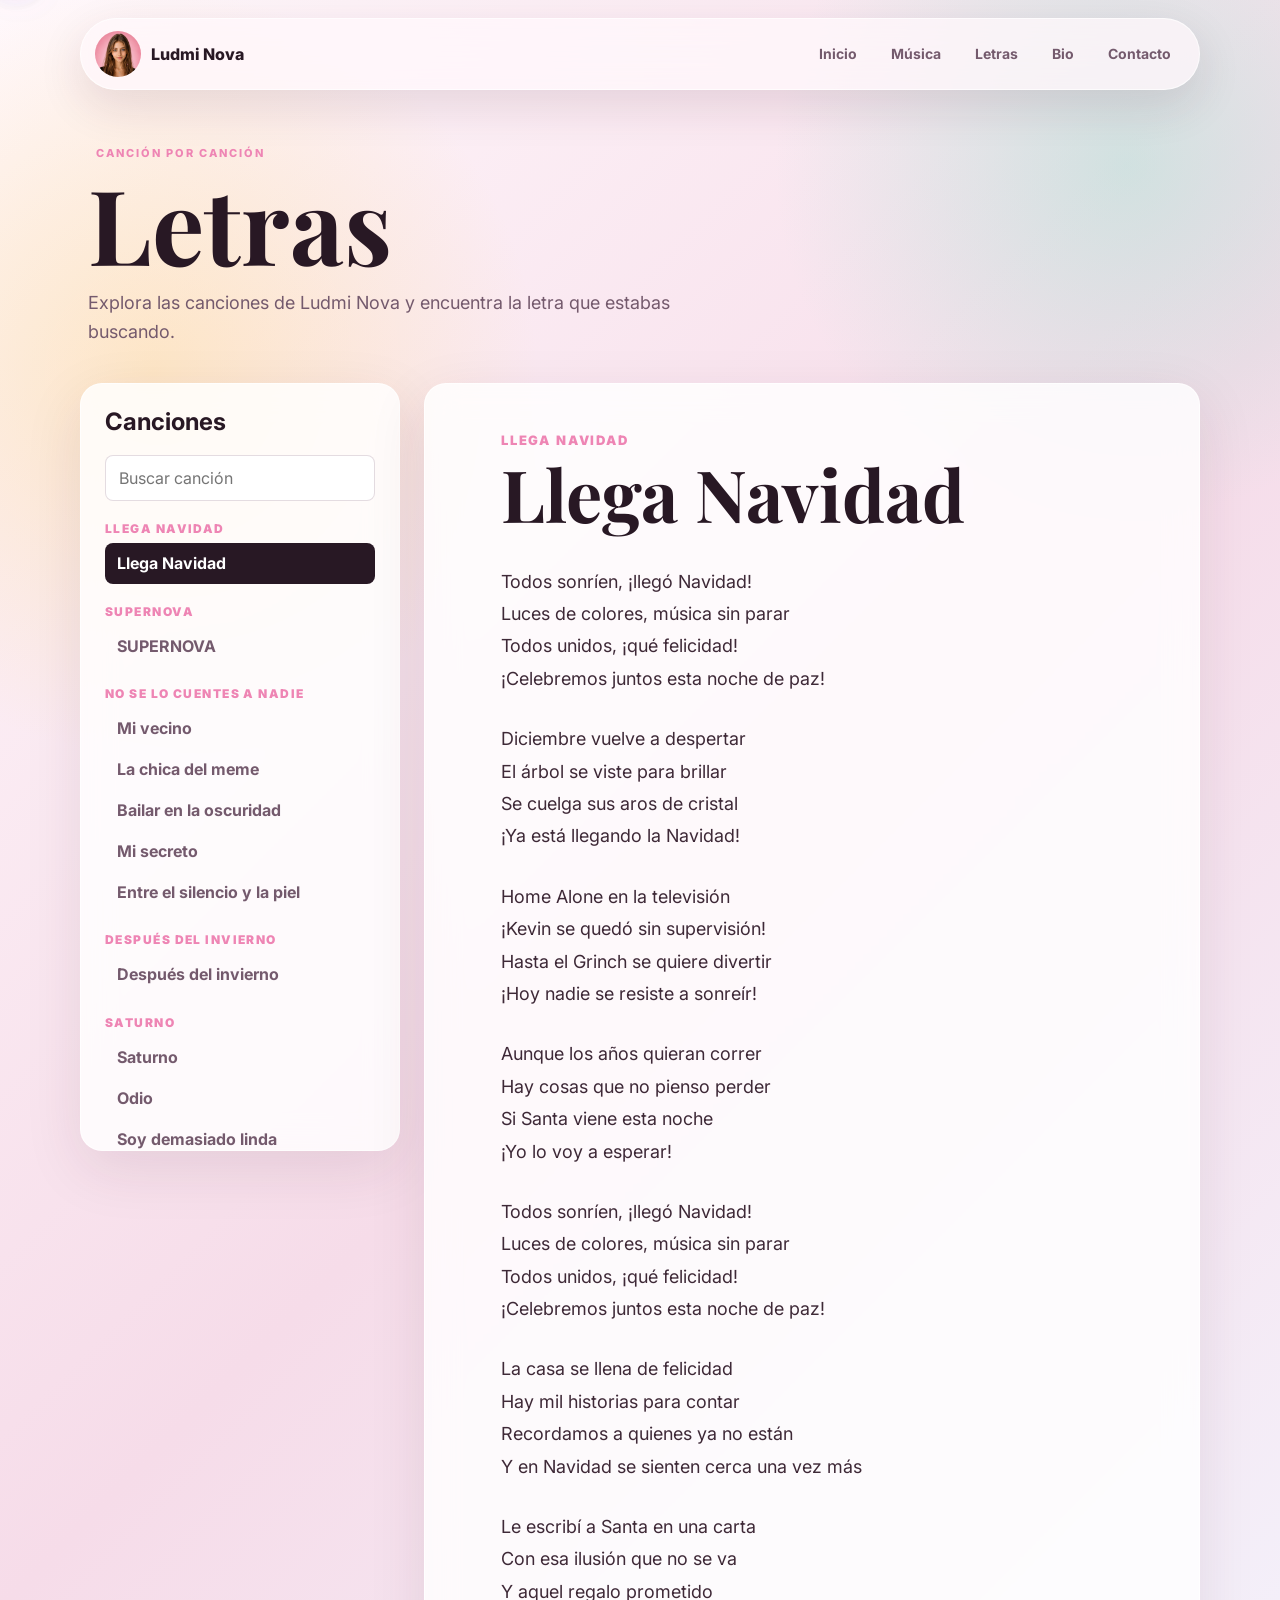
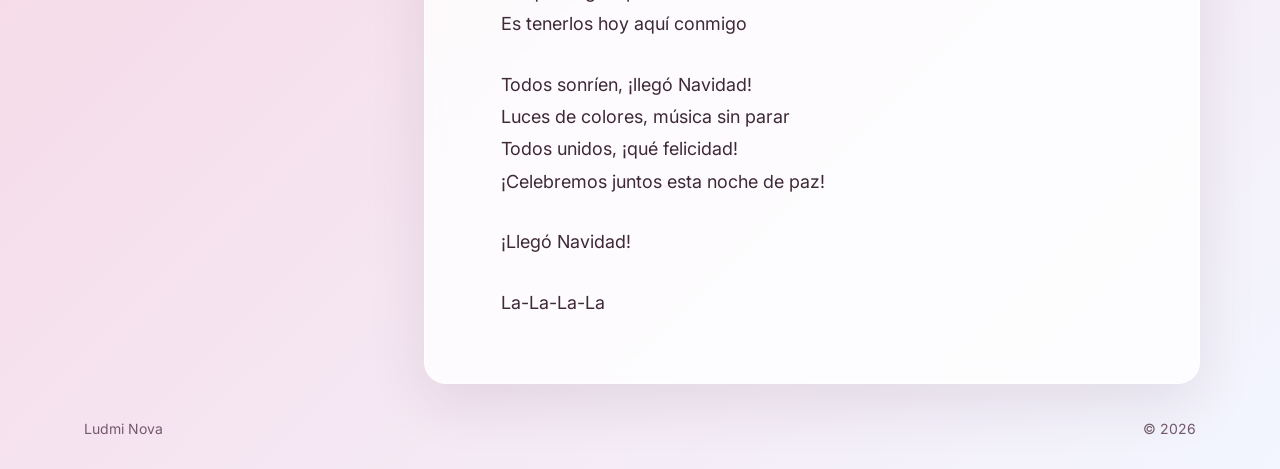
==== letras.html @ 4cc132ee "update all releases and lyrics" ====
<!DOCTYPE html>
<html lang="es">
<head>
  <meta charset="UTF-8">
  <meta name="viewport" content="width=device-width, initial-scale=1.0">
  <meta name="description" content="Letras de las canciones de Ludmi Nova.">
  <meta property="og:title" content="Letras | Ludmi Nova">
  <meta property="og:description" content="Encuentra las letras de todas las canciones de Ludmi Nova.">
  <meta property="og:image" content="ludmila.png">
  <meta property="og:type" content="website">
  <title>Letras | Ludmi Nova</title>
  <link rel="preconnect" href="https://fonts.googleapis.com">
  <link rel="preconnect" href="https://fonts.gstatic.com" crossorigin>
  <link href="https://fonts.googleapis.com/css2?family=Inter:wght@400;500;600;700;800&family=Playfair+Display:wght@700;800&display=swap" rel="stylesheet">
  <link rel="icon" href="favicon.png" type="image/png">
  <link rel="stylesheet" href="styles.css?v=20261123-2">
</head>
<body class="lyrics-page">
  <div class="floating-layer" aria-hidden="true"></div>

  <header class="site-header">
    <a class="brand" href="index.html#inicio" aria-label="Ir al inicio">
      <span class="brand-mark">
        <img src="profile.png" alt="">
      </span>
      <span class="brand-name">Ludmi Nova</span>
    </a>

    <nav class="site-nav" aria-label="Navegación principal">
      <a href="index.html#inicio">Inicio</a>
      <a href="index.html#musica">Música</a>
      <a href="letras.html" aria-current="page">Letras</a>
      <a class="nav-secondary" href="index.html#bio">Bio</a>
      <a class="nav-secondary" href="index.html#contacto">Contacto</a>
    </nav>
  </header>

  <main>
    <section class="lyrics-intro" aria-labelledby="lyrics-title">
      <p class="eyebrow">Canción por canción</p>
      <h1 id="lyrics-title">Letras</h1>
      <p>Explora las canciones de Ludmi Nova y encuentra la letra que estabas buscando.</p>
    </section>

    <section class="lyrics-browser" aria-label="Letras de canciones">
      <aside class="lyrics-directory" aria-label="Listado de canciones">
        <h2>Canciones</h2>
        <label class="sr-only" for="lyrics-search">Buscar una canción</label>
        <input class="lyrics-search" id="lyrics-search" type="search" placeholder="Buscar canción" autocomplete="off">
        <label class="sr-only" for="song-picker">Elegir una canción</label>
        <select class="song-picker" id="song-picker" aria-label="Elegir una canción"></select>
        <div class="song-list" id="song-list"></div>
      </aside>

      <article class="lyric-view" id="letra" aria-live="polite">
        <p class="lyrics-loading">Cargando letras…</p>
      </article>
    </section>
  </main>

  <footer class="site-footer">
    <span>Ludmi Nova</span>
    <span>&copy; <span id="year"></span></span>
  </footer>

  <script src="lyrics-data.js?v=20261123-1"></script>
  <script src="script.js?v=20261123-2"></script>
  <script src="lyrics.js?v=20261123-1"></script>
</body>
</html>
---- styles.css ----
:root {
  --ink: #281824;
  --muted: #745a6d;
  --rose: #f6dce9;
  --rose-strong: #ee85b4;
  --violet: #7c4ed8;
  --mint: #8ce0ca;
  --sun: #ffd36e;
  --paper: #fff8fb;
  --line: rgba(88, 40, 72, 0.16);
  --shadow: 0 24px 80px rgba(70, 25, 52, 0.2);
}

* {
  box-sizing: border-box;
}

.sr-only {
  position: absolute;
  width: 1px;
  height: 1px;
  padding: 0;
  margin: -1px;
  overflow: hidden;
  clip: rect(0, 0, 0, 0);
  white-space: nowrap;
  border: 0;
}

html {
  scroll-behavior: smooth;
}

body {
  margin: 0;
  min-height: 100vh;
  background:
    radial-gradient(circle at 12% 18%, rgba(255, 211, 110, 0.35), transparent 24rem),
    radial-gradient(circle at 88% 8%, rgba(140, 224, 202, 0.36), transparent 22rem),
    linear-gradient(135deg, #fff8fb 0%, #f6dce9 48%, #f3f6ff 100%);
  color: var(--ink);
  font-family: Inter, system-ui, -apple-system, BlinkMacSystemFont, "Segoe UI", sans-serif;
}

a {
  color: inherit;
  text-decoration: none;
}

.site-header {
  position: fixed;
  z-index: 20;
  top: 18px;
  left: 50%;
  display: flex;
  width: min(1120px, calc(100% - 32px));
  align-items: center;
  justify-content: space-between;
  gap: 18px;
  padding: 12px 14px;
  border: 1px solid rgba(255, 255, 255, 0.68);
  border-radius: 999px;
  background: rgba(255, 248, 251, 0.76);
  box-shadow: 0 16px 46px rgba(70, 25, 52, 0.12);
  backdrop-filter: blur(18px);
  transform: translateX(-50%);
}

.brand,
.site-nav,
.site-footer {
  display: flex;
  align-items: center;
}

.brand {
  gap: 10px;
  font-weight: 800;
}

.brand-mark {
  display: grid;
  width: 46px;
  height: 46px;
  place-items: center;
  border-radius: 50%;
  background: var(--ink);
  overflow: hidden;
}

.brand-mark img {
  display: block;
  width: 100%;
  height: 100%;
  object-fit: cover;
}

.site-nav {
  gap: 6px;
}

.site-nav a {
  min-height: 38px;
  padding: 10px 14px;
  border-radius: 999px;
  color: var(--muted);
  font-size: 14px;
  font-weight: 700;
}

.site-nav a:hover,
.site-nav a:focus-visible {
  background: rgba(238, 133, 180, 0.14);
  color: var(--ink);
  outline: none;
}

main {
  width: min(1120px, calc(100% - 32px));
  margin: 0 auto;
  padding: 108px 0 36px;
}

main > section {
  scroll-margin-top: 108px;
}

.hero {
  position: relative;
  display: grid;
  min-height: 690px;
  overflow: hidden;
  border: 1px solid rgba(255, 255, 255, 0.72);
  border-radius: 32px;
  background: #38202f;
  box-shadow: var(--shadow);
  isolation: isolate;
}

.hero-media {
  position: absolute;
  inset: 0;
  background-image:
    linear-gradient(90deg, rgba(40, 24, 36, 0.82) 0%, rgba(40, 24, 36, 0.58) 36%, rgba(40, 24, 36, 0.05) 68%),
    linear-gradient(0deg, rgba(40, 24, 36, 0.72), rgba(40, 24, 36, 0.04) 44%),
    url("ludmila.png");
  background-position: center, center, 54% center;
  background-size: cover;
  transform: scale(1.01);
  z-index: -2;
}

.hero::before {
  content: "";
  position: absolute;
  inset: 22px;
  border: 1px solid rgba(255, 255, 255, 0.38);
  border-radius: 24px;
  pointer-events: none;
}

.hero-copy {
  align-self: end;
  width: min(620px, 100%);
  padding: 0 52px 58px;
  color: white;
}

.eyebrow {
  margin: 0 0 16px;
  padding-left: 8px;
  color: var(--rose-strong);
  font-size: 11px;
  font-weight: 800;
  letter-spacing: 0.18em;
  text-transform: uppercase;
}

.hero .eyebrow {
  color: #ffd9e9;
  text-shadow: 0 2px 14px rgba(0, 0, 0, 0.35);
}

h1,
h2,
h3,
p {
  margin-top: 0;
}

h1,
h2 {
  font-family: "Playfair Display", Georgia, serif;
  line-height: 0.94;
}

h2 {
  margin-bottom: 0;
  font-size: clamp(42px, 8vw, 78px);
}

h3 {
  margin-bottom: 12px;
  font-size: clamp(28px, 5vw, 48px);
  line-height: 1;
}

.hero-text {
  max-width: 520px;
  padding-left: 8px;
  margin-bottom: 30px;
  color: rgba(255, 255, 255, 0.88);
  font-size: clamp(16px, 1.5vw, 20px);
  line-height: 1.55;
}

.platform-links {
  display: grid;
  grid-template-columns: repeat(3, minmax(0, 150px));
  gap: 10px;
  width: fit-content;
  max-width: 100%;
  margin: 0 0 18px;
}

.platform-link {
  display: flex;
  width: 100%;
  min-width: 0;
  min-height: 48px;
  align-items: center;
  justify-content: flex-start;
  gap: 9px;
  padding: 8px 12px;
  border: 1px solid rgba(255, 255, 255, 0.48);
  border-radius: 999px;
  background: rgba(24, 15, 22, 0.54);
  color: white;
  font-size: 13px;
  font-weight: 800;
  text-align: left;
  backdrop-filter: blur(12px);
  transition: transform 180ms ease, background 180ms ease;
}

.platform-link:hover,
.platform-link:focus-visible {
  transform: translateY(-2px);
  background: rgba(24, 15, 22, 0.72);
  outline: none;
}

.platform-mark {
  display: grid;
  flex: 0 0 auto;
  width: 30px;
  height: 30px;
  place-items: center;
  border-radius: 50%;
  overflow: hidden;
}

.platform-mark img {
  display: block;
  width: 100%;
  height: 100%;
  object-fit: cover;
}

.platform-link > span:last-child {
  flex: 1;
  min-width: 0;
  text-align: center;
}

.hero-logo {
  display: block;
  width: min(520px, 60%);
  height: auto;
  margin: 0 0 16px -14px;
  filter: drop-shadow(0 18px 32px rgba(0, 0, 0, 0.34));
  transform: scale(1.28);
  transform-origin: left center;
}

.button {
  display: inline-flex;
  min-height: 48px;
  align-items: center;
  justify-content: center;
  border: 1px solid transparent;
  border-radius: 999px;
  padding: 13px 20px;
  font-weight: 800;
  transition: transform 180ms ease, box-shadow 180ms ease, background 180ms ease;
}

.button:hover,
.button:focus-visible,
.social-link:hover,
.social-link:focus-visible {
  transform: translateY(-2px);
  outline: none;
}

.button.primary {
  background: white;
  color: var(--ink);
  box-shadow: 0 16px 34px rgba(0, 0, 0, 0.18);
}

.button.secondary {
  border-color: rgba(255, 255, 255, 0.58);
  background: rgba(255, 255, 255, 0.14);
  color: white;
  backdrop-filter: blur(14px);
}

.button.compact {
  min-width: 180px;
  color: var(--ink);
  border-color: var(--line);
  background: #ffffff;
}

.section,
.bio-section,
.music-section,
.contact-section {
  margin-top: 24px;
  padding: 44px;
  border: 1px solid rgba(255, 255, 255, 0.72);
  border-radius: 28px;
  background: rgba(255, 248, 251, 0.72);
  box-shadow: 0 18px 58px rgba(70, 25, 52, 0.1);
  backdrop-filter: blur(16px);
}

.section-heading {
  display: flex;
  align-items: end;
  justify-content: space-between;
  gap: 24px;
  margin-bottom: 26px;
}

.social-grid {
  display: grid;
  grid-template-columns: repeat(auto-fit, minmax(260px, 1fr));
  gap: 16px;
}

.social-link {
  display: flex;
  min-height: 154px;
  align-items: center;
  justify-content: flex-start;
  gap: 18px;
  overflow: hidden;
  border: 1px solid var(--line);
  border-radius: 18px;
  padding: 22px;
  background: white;
  box-shadow: 0 12px 34px rgba(70, 25, 52, 0.08);
  transition: transform 180ms ease, box-shadow 180ms ease;
}

.social-link:hover,
.social-link:focus-visible {
  box-shadow: 0 20px 44px rgba(70, 25, 52, 0.16);
}

.social-icon {
  display: grid;
  flex: 0 0 auto;
  width: 58px;
  height: 58px;
  place-items: center;
  border-radius: 50%;
  overflow: hidden;
  background: var(--ink);
  box-shadow: inset 0 0 0 1px rgba(255, 255, 255, 0.72);
}

.social-icon img {
  display: block;
  width: 100%;
  height: 100%;
  object-fit: cover;
}

.social-link strong,
.social-link small {
  display: block;
}

.social-link strong {
  margin-bottom: 7px;
  font-size: 24px;
}

.social-link small,
.bio-copy p,
.bio-facts dd,
.release-panel p,
.contact-copy p {
  color: var(--muted);
  line-height: 1.6;
}

.bio-section {
  background:
    linear-gradient(135deg, rgba(140, 224, 202, 0.2), transparent 44%),
    rgba(255, 248, 251, 0.76);
}

.bio-content {
  display: grid;
  grid-template-columns: minmax(0, 1.3fr) minmax(280px, 0.7fr);
  gap: 24px;
  align-items: start;
}

.bio-copy {
  max-width: 680px;
}

.bio-copy p {
  margin-bottom: 16px;
  font-size: clamp(17px, 2vw, 21px);
}

.bio-copy p:last-child {
  margin-bottom: 0;
}

.bio-facts {
  display: grid;
  gap: 12px;
  margin: 0;
}

.bio-facts div {
  padding: 18px;
  border: 1px solid var(--line);
  border-radius: 18px;
  background: rgba(255, 255, 255, 0.78);
}

.bio-facts dt {
  margin-bottom: 6px;
  color: var(--rose-strong);
  font-size: 11px;
  font-weight: 900;
  letter-spacing: 0.14em;
  text-transform: uppercase;
}

.bio-facts dd {
  margin: 0;
  color: var(--ink);
  font-size: 18px;
  font-weight: 800;
}

.release-grid {
  display: grid;
  grid-template-columns: repeat(2, minmax(0, 1fr));
  gap: 18px;
}

.release-card {
  display: grid;
  grid-template-columns: minmax(150px, 42%) 1fr;
  padding: 12px;
  overflow: hidden;
  border: 1px solid var(--line);
  border-radius: 18px;
  background: white;
  box-shadow: 0 12px 34px rgba(70, 25, 52, 0.08);
}

.release-card.new-release {
  border: 3px solid var(--rose-strong);
}

.release-card.new-release .release-label {
  color: var(--rose-strong);
}

.release-card > img {
  width: 100%;
  height: auto;
  aspect-ratio: 1;
  border-radius: 8px;
  object-fit: cover;
  cursor: zoom-in;
  transition: transform 180ms ease, box-shadow 180ms ease;
}

.release-card > img:hover,
.release-card > img:focus-visible {
  transform: scale(1.015);
  box-shadow: 0 10px 28px rgba(70, 25, 52, 0.18);
  outline: 3px solid rgba(238, 133, 180, 0.72);
  outline-offset: 3px;
}

.cover-dialog {
  max-width: none;
  max-height: none;
  margin: auto;
  padding: 0;
  overflow: visible;
  border: 0;
  background: transparent;
}

.cover-dialog::backdrop {
  background: rgba(24, 15, 22, 0.9);
  backdrop-filter: blur(8px);
}

.cover-dialog-image {
  display: block;
  width: auto;
  max-width: min(92vw, 1200px);
  height: auto;
  max-height: 88svh;
  border-radius: 8px;
  object-fit: contain;
  box-shadow: 0 28px 90px rgba(0, 0, 0, 0.48);
}

.cover-dialog-close {
  position: absolute;
  z-index: 1;
  top: 10px;
  right: 10px;
  display: grid;
  width: 44px;
  height: 44px;
  place-items: center;
  border: 1px solid rgba(255, 255, 255, 0.5);
  border-radius: 50%;
  background: rgba(24, 15, 22, 0.72);
  color: white;
  font: 400 30px/1 Inter, system-ui, sans-serif;
  cursor: pointer;
  backdrop-filter: blur(10px);
}

.cover-dialog-close:hover,
.cover-dialog-close:focus-visible {
  background: var(--rose-strong);
  outline: 3px solid rgba(255, 255, 255, 0.72);
  outline-offset: 2px;
}

.release-card-copy {
  display: flex;
  min-width: 0;
  flex-direction: column;
  justify-content: center;
  align-items: flex-start;
  padding: 22px;
}

.release-card h3 {
  margin-bottom: 20px;
  font-size: clamp(24px, 2.7vw, 38px);
}

.release-link {
  display: inline-flex;
  min-height: 42px;
  align-items: center;
  justify-content: center;
  gap: 8px;
  border-radius: 999px;
  padding: 10px 15px;
  background: var(--ink);
  color: white;
  font-size: 13px;
  font-weight: 800;
  transition: transform 180ms ease, background 180ms ease;
}

.release-link-icon {
  width: 18px;
  height: 18px;
  flex: 0 0 18px;
  border-radius: 50%;
  object-fit: cover;
}

.release-link:hover,
.release-link:focus-visible {
  transform: translateY(-2px);
  background: #4a2b42;
  outline: none;
}

.release-link.disabled {
  opacity: 0.55;
  pointer-events: none;
}

.release-label {
  margin-bottom: 12px;
  color: var(--violet);
  font-weight: 900;
  letter-spacing: 0.12em;
  text-transform: uppercase;
}

.contact-section {
  display: flex;
  align-items: center;
  justify-content: space-between;
  gap: 28px;
  background: var(--ink);
  color: white;
}

.contact-copy {
  max-width: 680px;
}

.contact-copy p {
  margin-bottom: 0;
  color: rgba(255, 255, 255, 0.72);
}

.site-footer {
  width: min(1120px, calc(100% - 32px));
  justify-content: space-between;
  margin: 0 auto;
  padding: 0 4px 32px;
  color: var(--muted);
  font-size: 14px;
}

.lyrics-page main {
  padding-top: 128px;
}

.lyrics-intro {
  max-width: 760px;
  margin-bottom: 36px;
  padding: 18px 8px 0;
}

.lyrics-intro h1 {
  margin: 0 0 18px;
  font-size: clamp(54px, 10vw, 104px);
  line-height: 0.9;
}

.lyrics-intro > p:last-child {
  max-width: 650px;
  margin-bottom: 0;
  color: var(--muted);
  font-size: 18px;
  line-height: 1.65;
}

.lyrics-browser {
  display: grid;
  grid-template-columns: minmax(250px, 320px) minmax(0, 1fr);
  gap: 24px;
  align-items: start;
}

.lyrics-directory,
.lyric-view {
  border: 1px solid rgba(255, 255, 255, 0.72);
  border-radius: 22px;
  background: rgba(255, 255, 255, 0.82);
  box-shadow: 0 18px 58px rgba(70, 25, 52, 0.1);
  backdrop-filter: blur(16px);
}

.lyrics-directory {
  position: sticky;
  top: 110px;
  max-height: calc(100vh - 132px);
  overflow: auto;
  padding: 24px;
}

.lyrics-directory h2 {
  margin: 0 0 18px;
  font-family: Inter, system-ui, sans-serif;
  font-size: 24px;
  line-height: 1.2;
}

.lyrics-search,
.song-picker {
  width: 100%;
  min-height: 46px;
  border: 1px solid var(--line);
  border-radius: 8px;
  background: white;
  color: var(--ink);
  font: inherit;
}

.lyrics-search {
  margin-bottom: 22px;
  padding: 10px 13px;
}

.lyrics-search:focus,
.song-picker:focus {
  border-color: var(--rose-strong);
  outline: 3px solid rgba(238, 133, 180, 0.2);
}

.song-picker {
  display: none;
  padding: 10px 38px 10px 12px;
}

.song-group + .song-group {
  margin-top: 22px;
}

.song-group-title {
  margin: 0 0 8px;
  color: var(--rose-strong);
  font-size: 12px;
  font-weight: 900;
  letter-spacing: 0.12em;
  text-transform: uppercase;
}

.song-button {
  display: block;
  width: 100%;
  border: 0;
  border-radius: 8px;
  padding: 10px 12px;
  background: transparent;
  color: var(--muted);
  font: inherit;
  font-weight: 700;
  line-height: 1.3;
  text-align: left;
  cursor: pointer;
}

.song-button:hover,
.song-button:focus-visible {
  background: rgba(238, 133, 180, 0.12);
  color: var(--ink);
  outline: none;
}

.song-button.active {
  background: var(--ink);
  color: white;
}

.song-empty {
  color: var(--muted);
  line-height: 1.5;
}

.lyric-view {
  min-height: 560px;
  padding: 48px clamp(24px, 7vw, 76px) 64px;
}

.lyric-album {
  margin-bottom: 12px;
  color: var(--rose-strong);
  font-size: 13px;
  font-weight: 900;
  letter-spacing: 0.14em;
  text-transform: uppercase;
}

.lyric-view h2 {
  margin-bottom: 38px;
  font-size: clamp(42px, 7vw, 72px);
  overflow-wrap: anywhere;
}

.lyric-body {
  max-width: 660px;
}

.lyric-body p {
  margin-bottom: 28px;
  color: #3e2937;
  font-size: 18px;
  line-height: 1.8;
  white-space: pre-line;
}

.lyric-body p:last-child {
  margin-bottom: 0;
}

.lyrics-loading,
.lyrics-error {
  color: var(--muted);
  font-size: 18px;
  line-height: 1.6;
}

.float-item {
  position: fixed;
  z-index: 2;
  top: -48px;
  color: rgba(238, 133, 180, 0.58);
  filter: drop-shadow(0 8px 18px rgba(124, 78, 216, 0.18));
  pointer-events: none;
  animation: drift var(--duration) linear var(--delay) infinite;
}

.float-item.saturn {
  color: rgba(124, 78, 216, 0.48);
}

.float-item svg {
  display: block;
  width: var(--size);
  height: var(--size);
}

@keyframes drift {
  0% {
    transform: translate3d(var(--x), -60px, 0) rotate(0deg);
    opacity: 0;
  }
  10%,
  80% {
    opacity: 1;
  }
  100% {
    transform: translate3d(calc(var(--x) + var(--sway)), calc(100vh + 80px), 0) rotate(220deg);
    opacity: 0;
  }
}

@media (max-width: 820px) {
  .site-header {
    top: 10px;
    width: calc(100% - 20px);
  }

  .brand-name {
    display: none;
  }

  .site-nav a {
    padding-inline: 10px;
    font-size: 13px;
  }

  main {
    width: calc(100% - 20px);
    padding-top: 82px;
  }

  .hero {
    height: calc(100svh - 92px);
    min-height: 560px;
    max-height: 720px;
    border-radius: 24px;
  }

  .hero-media {
    background-image: url("ludmila.png");
    background-position: 42% center;
    background-size: cover;
  }

  .hero-copy {
    align-self: stretch;
    display: flex;
    width: 100%;
    flex-direction: column;
    justify-content: flex-end;
    padding: 0 24px 34px;
  }

  .hero .eyebrow,
  .hero-text {
    display: none;
  }

  .platform-links {
    order: 2;
    grid-template-columns: repeat(3, minmax(0, 1fr));
    width: 100%;
    gap: 6px;
    margin-bottom: 0;
  }

  .platform-link {
    min-height: 44px;
    gap: 5px;
    padding: 6px 7px;
    font-size: 10px;
  }

  .platform-mark {
    width: 25px;
    height: 25px;
    font-size: 11px;
  }

  .hero-logo {
    width: min(132px, 44%);
    margin: 0 0 16px;
    transform: none;
    transform-origin: left center;
  }

  /*.hero .eyebrow,
  .hero-text {
    display: none;
  }*/

  .section,
  .bio-section,
  .music-section,
  .contact-section {
    padding: 28px 20px;
    border-radius: 22px;
  }

  .section-heading,
  .bio-content,
  .contact-section {
    display: block;
  }

  .bio-copy {
    margin-bottom: 22px;
  }

  .social-grid {
    grid-template-columns: 1fr;
  }

  .social-link {
    min-height: 132px;
  }

  .contact-section .button {
    width: 100%;
    margin-top: 22px;
  }

  .release-grid {
    grid-template-columns: 1fr;
  }

  .release-card {
    grid-template-columns: 128px minmax(0, 1fr);
  }

  .release-card-copy {
    padding: 16px;
  }

  .release-card h3 {
    margin-bottom: 14px;
    font-size: 24px;
  }

  .release-link {
    min-height: 38px;
    padding: 8px 12px;
    font-size: 12px;
  }

  .lyrics-page main {
    padding-top: 92px;
  }

  .lyrics-intro {
    margin-bottom: 24px;
    padding-inline: 4px;
  }

  .lyrics-intro h1 {
    font-size: 58px;
  }

  .lyrics-intro > p:last-child {
    font-size: 16px;
  }

  .lyrics-browser {
    grid-template-columns: 1fr;
    gap: 16px;
  }

  .lyrics-directory {
    position: static;
    max-height: none;
    padding: 18px;
  }

  .lyrics-directory h2 {
    margin-bottom: 12px;
    font-size: 20px;
  }

  .lyrics-search,
  .song-list {
    display: none;
  }

  .song-picker {
    display: block;
  }

  .lyric-view {
    min-height: 0;
    padding: 34px 22px 44px;
  }

  .lyric-view h2 {
    margin-bottom: 28px;
    font-size: 42px;
  }

  .lyric-body p {
    margin-bottom: 24px;
    font-size: 17px;
    line-height: 1.75;
  }
}

@media (max-width: 420px) {
  .site-header {
    gap: 6px;
    padding: 8px 10px;
  }

  .brand {
    flex: 0 0 auto;
  }

  .brand-mark {
    width: 40px;
    height: 40px;
  }

  .site-nav {
    flex: 1;
    justify-content: flex-end;
    gap: 0;
  }

  .site-nav a {
    min-height: 34px;
    padding: 8px 5px;
    font-size: 10px;
  }

  main {
    padding-top: 70px;
  }

  .hero {
    height: calc(100svh - 80px);
  }

  main > section {
    scroll-margin-top: 82px;
  }

  .lyrics-page main {
    padding-top: 82px;
  }

  .lyrics-intro h1 {
    font-size: 50px;
  }

  .lyric-view h2 {
    font-size: 36px;
  }
}

@media (prefers-reduced-motion: reduce) {
  *,
  *::before,
  *::after {
    scroll-behavior: auto !important;
  }

  .float-item {
    display: none;
  }
}
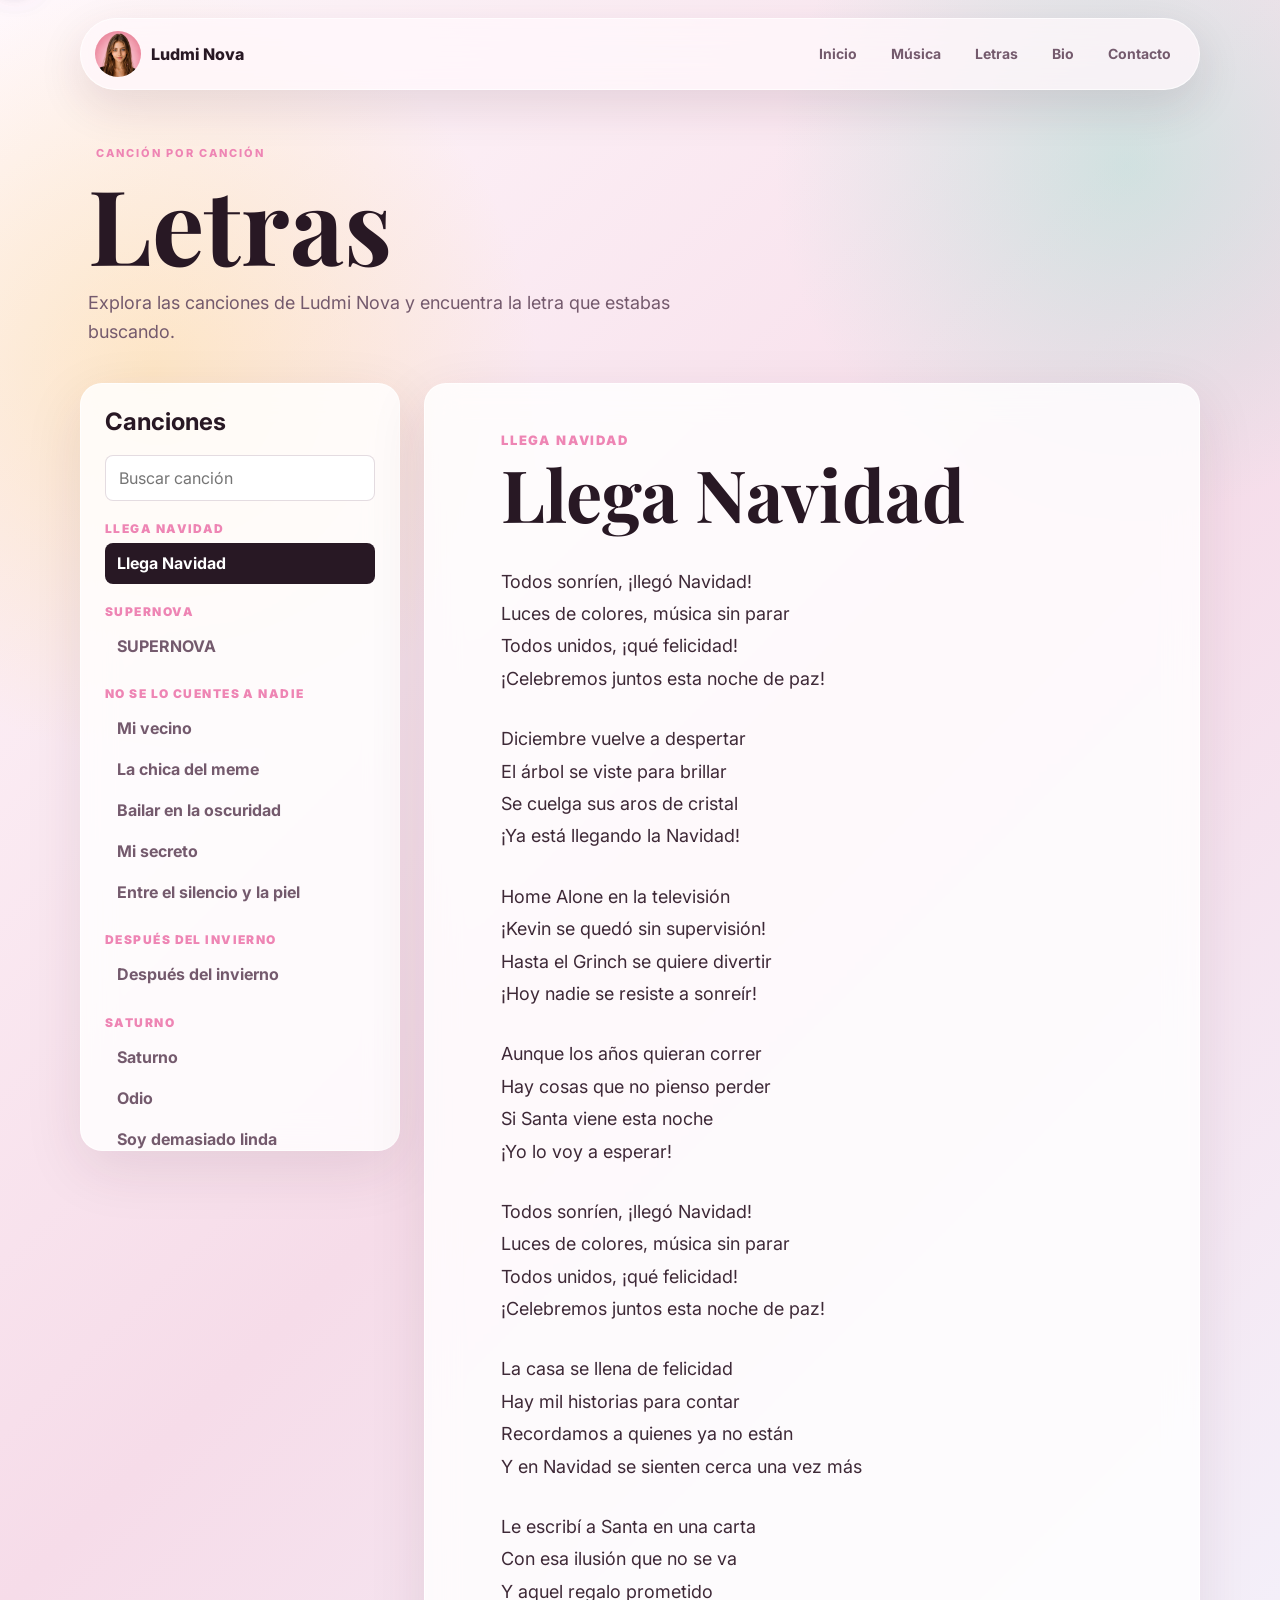
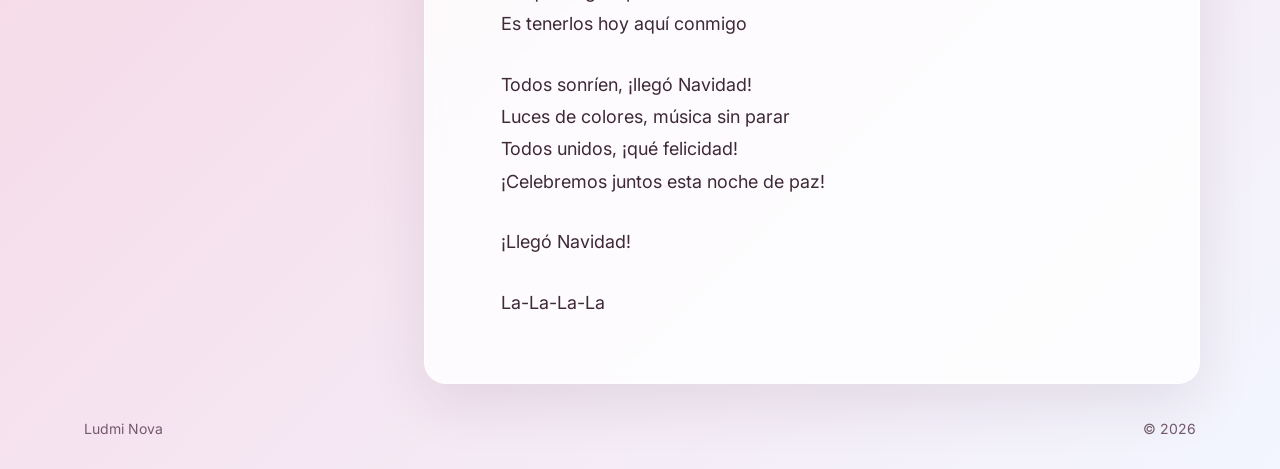
==== commit 603a8ab3: "Cambio de textos de cards" ====
--- a/letras.html
+++ b/letras.html
@@ -13,7 +13,7 @@
   <link rel="preconnect" href="https://fonts.gstatic.com" crossorigin>
   <link href="https://fonts.googleapis.com/css2?family=Inter:wght@400;500;600;700;800&family=Playfair+Display:wght@700;800&display=swap" rel="stylesheet">
   <link rel="icon" href="favicon.png" type="image/png">
-  <link rel="stylesheet" href="styles.css?v=20261123-2">
+  <link rel="stylesheet" href="styles.css?v=20261123-3">
 </head>
 <body class="lyrics-page">
   <div class="floating-layer" aria-hidden="true"></div>
--- a/styles.css
+++ b/styles.css
@@ -561,7 +561,7 @@
   display: flex;
   min-width: 0;
   flex-direction: column;
-  justify-content: center;
+  justify-content: flex-start;
   align-items: flex-start;
   padding: 22px;
 }
